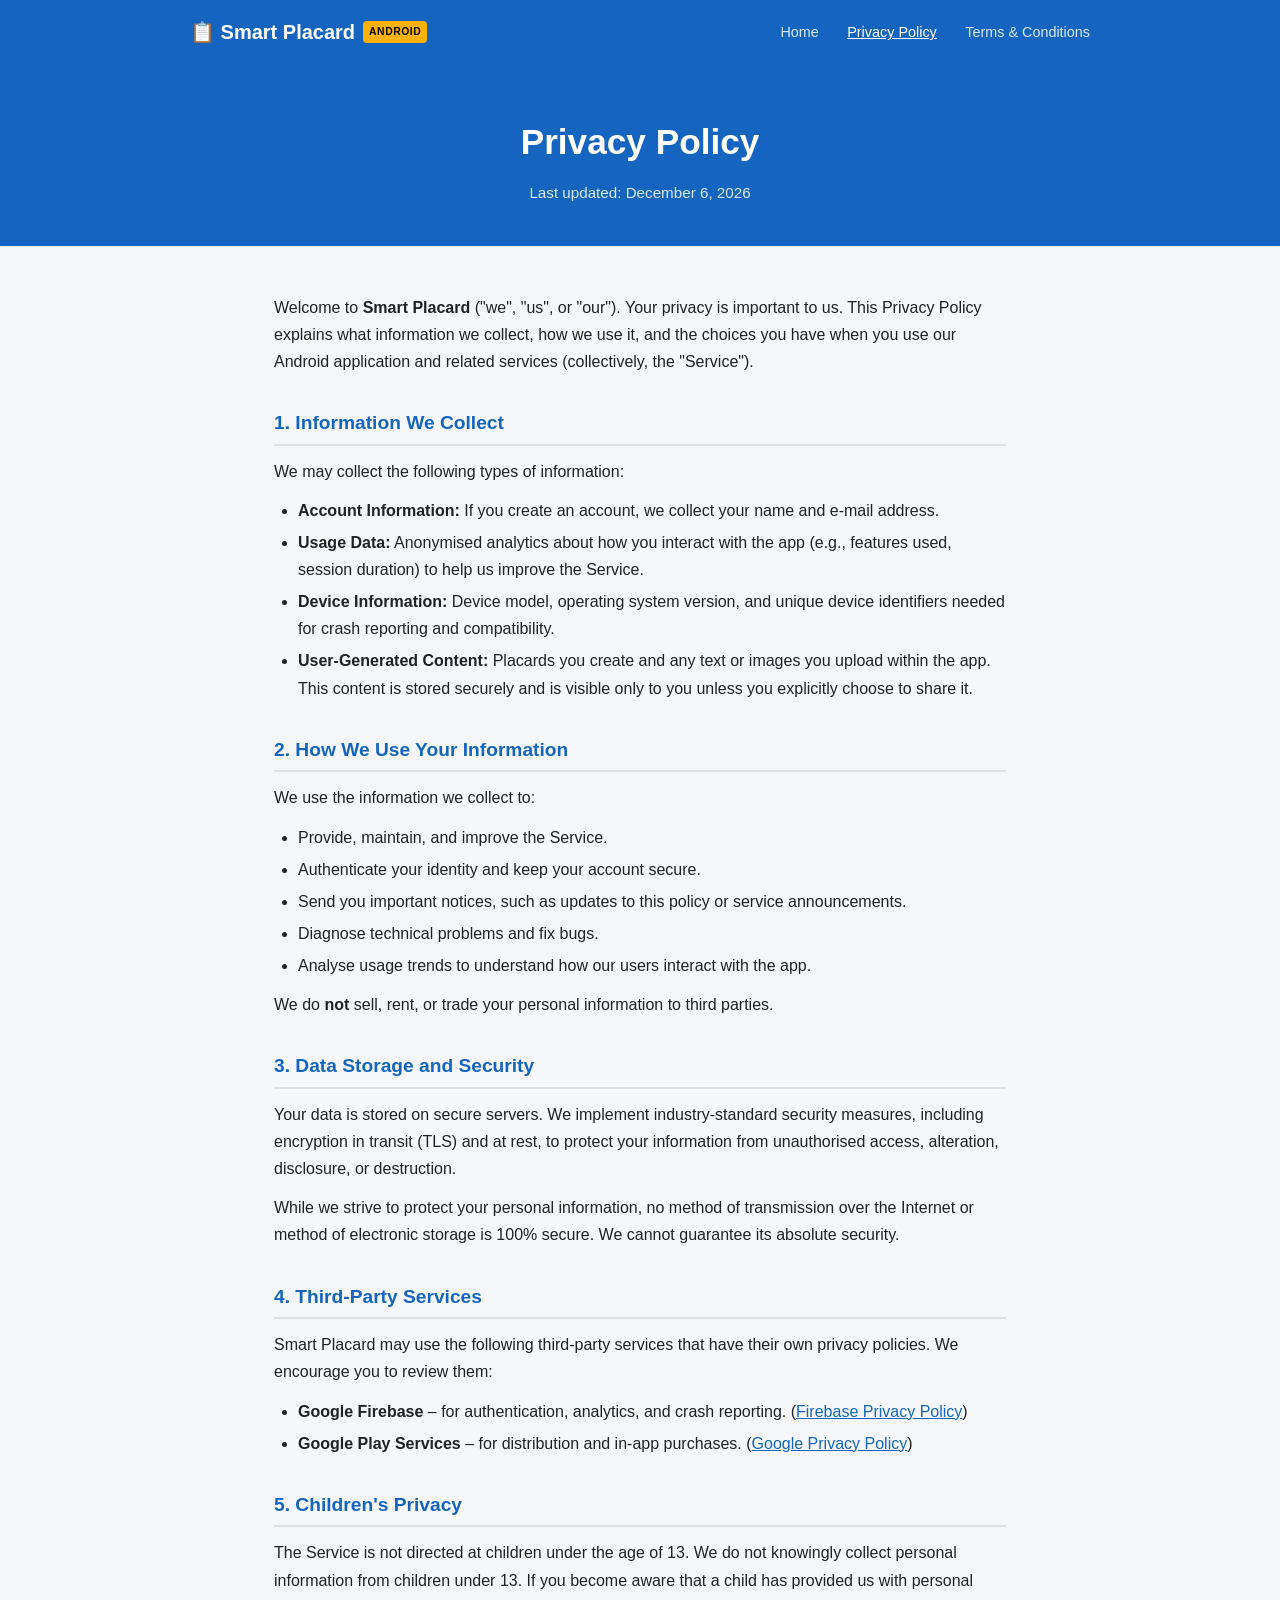
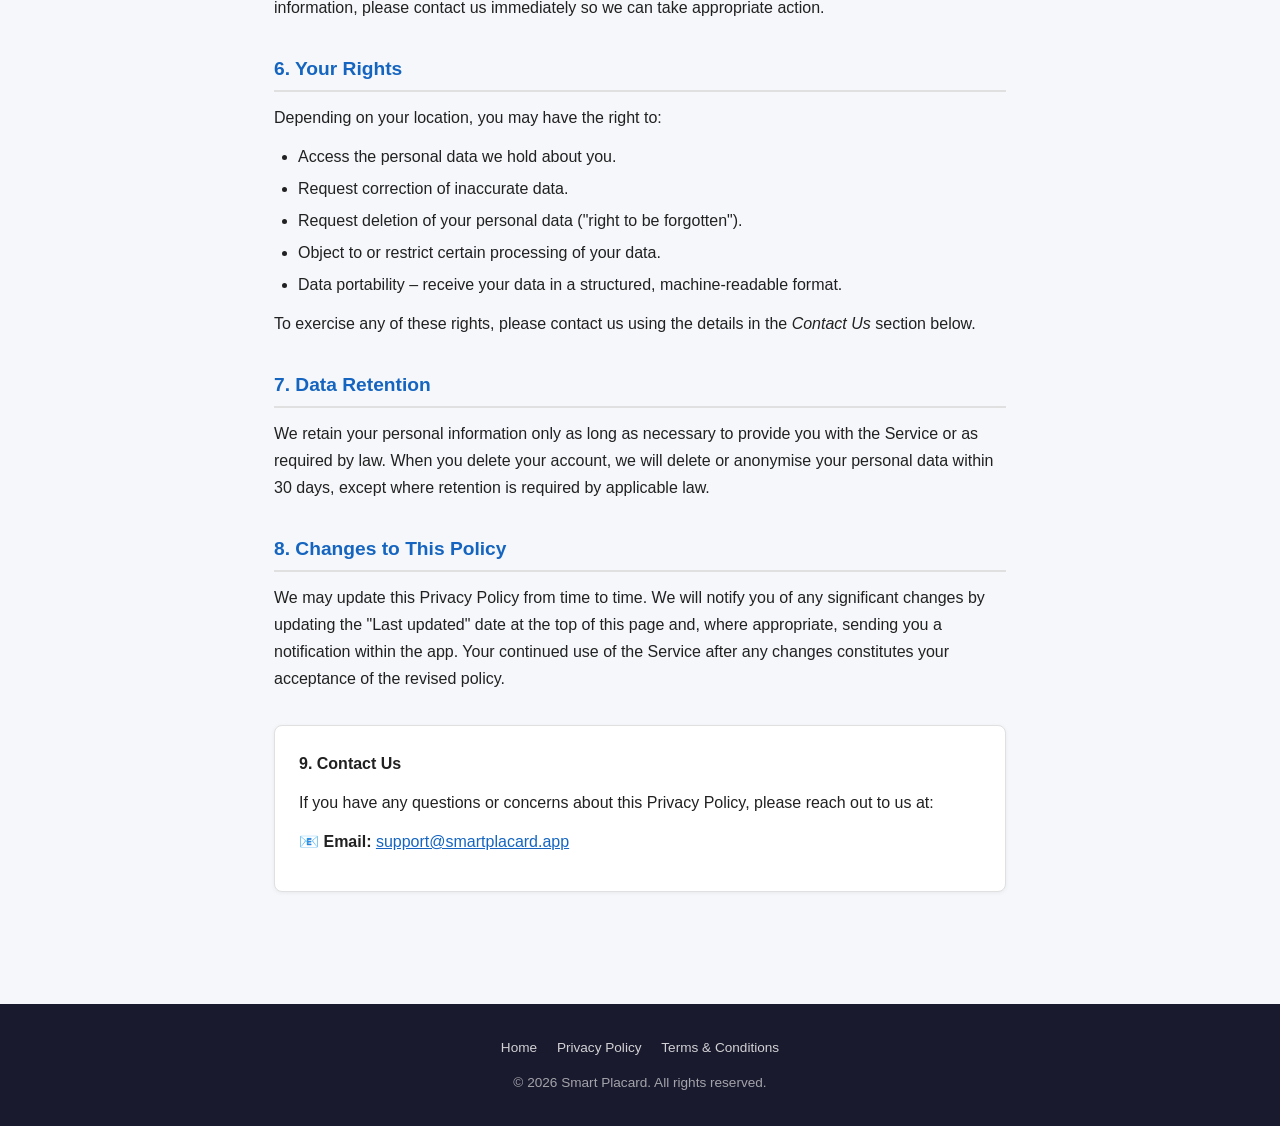
==== privacy.html @ f0a832b3 "Add GitHub Pages: index, privacy policy, terms & conditions, shared CSS Agent-Logs-Url: https://gith" ====
<!DOCTYPE html>
<html lang="en">
<head>
  <meta charset="UTF-8" />
  <meta name="viewport" content="width=device-width, initial-scale=1.0" />
  <meta name="description" content="Smart Placard Privacy Policy – learn how we collect, use, and protect your data." />
  <title>Privacy Policy – Smart Placard</title>
  <link rel="stylesheet" href="style.css" />
</head>
<body>

  <header>
    <div class="header-inner">
      <a href="index.html" class="logo">
        📋 Smart Placard <span class="badge">Android</span>
      </a>
      <nav>
        <a href="index.html">Home</a>
        <a href="privacy.html" class="active">Privacy Policy</a>
        <a href="terms.html">Terms &amp; Conditions</a>
      </nav>
    </div>
  </header>

  <div class="page-hero">
    <h1>Privacy Policy</h1>
    <p>Last updated: <span id="last-updated"></span></p>
  </div>

  <div class="legal-content">

    <p>
      Welcome to <strong>Smart Placard</strong> ("we", "us", or "our"). Your privacy is important to us.
      This Privacy Policy explains what information we collect, how we use it, and the choices you have
      when you use our Android application and related services (collectively, the "Service").
    </p>

    <h2>1. Information We Collect</h2>
    <p>We may collect the following types of information:</p>
    <ul>
      <li>
        <strong>Account Information:</strong> If you create an account, we collect your name and
        e-mail address.
      </li>
      <li>
        <strong>Usage Data:</strong> Anonymised analytics about how you interact with the app
        (e.g., features used, session duration) to help us improve the Service.
      </li>
      <li>
        <strong>Device Information:</strong> Device model, operating system version, and unique
        device identifiers needed for crash reporting and compatibility.
      </li>
      <li>
        <strong>User-Generated Content:</strong> Placards you create and any text or images you
        upload within the app. This content is stored securely and is visible only to you unless
        you explicitly choose to share it.
      </li>
    </ul>

    <h2>2. How We Use Your Information</h2>
    <p>We use the information we collect to:</p>
    <ul>
      <li>Provide, maintain, and improve the Service.</li>
      <li>Authenticate your identity and keep your account secure.</li>
      <li>Send you important notices, such as updates to this policy or service announcements.</li>
      <li>Diagnose technical problems and fix bugs.</li>
      <li>Analyse usage trends to understand how our users interact with the app.</li>
    </ul>
    <p>We do <strong>not</strong> sell, rent, or trade your personal information to third parties.</p>

    <h2>3. Data Storage and Security</h2>
    <p>
      Your data is stored on secure servers. We implement industry-standard security measures,
      including encryption in transit (TLS) and at rest, to protect your information from
      unauthorised access, alteration, disclosure, or destruction.
    </p>
    <p>
      While we strive to protect your personal information, no method of transmission over the
      Internet or method of electronic storage is 100% secure. We cannot guarantee its absolute
      security.
    </p>

    <h2>4. Third-Party Services</h2>
    <p>
      Smart Placard may use the following third-party services that have their own privacy policies.
      We encourage you to review them:
    </p>
    <ul>
      <li>
        <strong>Google Firebase</strong> – for authentication, analytics, and crash reporting.
        (<a href="https://firebase.google.com/support/privacy" target="_blank" rel="noopener noreferrer">Firebase Privacy Policy</a>)
      </li>
      <li>
        <strong>Google Play Services</strong> – for distribution and in-app purchases.
        (<a href="https://policies.google.com/privacy" target="_blank" rel="noopener noreferrer">Google Privacy Policy</a>)
      </li>
    </ul>

    <h2>5. Children's Privacy</h2>
    <p>
      The Service is not directed at children under the age of 13. We do not knowingly collect
      personal information from children under 13. If you become aware that a child has provided
      us with personal information, please contact us immediately so we can take appropriate action.
    </p>

    <h2>6. Your Rights</h2>
    <p>Depending on your location, you may have the right to:</p>
    <ul>
      <li>Access the personal data we hold about you.</li>
      <li>Request correction of inaccurate data.</li>
      <li>Request deletion of your personal data ("right to be forgotten").</li>
      <li>Object to or restrict certain processing of your data.</li>
      <li>Data portability – receive your data in a structured, machine-readable format.</li>
    </ul>
    <p>
      To exercise any of these rights, please contact us using the details in the
      <em>Contact Us</em> section below.
    </p>

    <h2>7. Data Retention</h2>
    <p>
      We retain your personal information only as long as necessary to provide you with the Service
      or as required by law. When you delete your account, we will delete or anonymise your
      personal data within 30 days, except where retention is required by applicable law.
    </p>

    <h2>8. Changes to This Policy</h2>
    <p>
      We may update this Privacy Policy from time to time. We will notify you of any significant
      changes by updating the "Last updated" date at the top of this page and, where appropriate,
      sending you a notification within the app. Your continued use of the Service after any changes
      constitutes your acceptance of the revised policy.
    </p>

    <div class="contact-box">
      <h3>9. Contact Us</h3>
      <p>
        If you have any questions or concerns about this Privacy Policy, please reach out to us at:
      </p>
      <p>
        📧 <strong>Email:</strong>
        <a href="mailto:support@smartplacard.app">support@smartplacard.app</a>
      </p>
    </div>

  </div>

  <footer>
    <div class="footer-links">
      <a href="index.html">Home</a>
      <a href="privacy.html">Privacy Policy</a>
      <a href="terms.html">Terms &amp; Conditions</a>
    </div>
    <p>&copy; <span id="year"></span> Smart Placard. All rights reserved.</p>
  </footer>

  <script>
    document.getElementById('year').textContent = new Date().getFullYear();
    // Format today's date as "Month DD, YYYY"
    document.getElementById('last-updated').textContent =
      new Date().toLocaleDateString('en-US', { year: 'numeric', month: 'long', day: 'numeric' });
  </script>

</body>
</html>
---- style.css ----
/* Smart Placard – shared styles */

*, *::before, *::after {
  box-sizing: border-box;
  margin: 0;
  padding: 0;
}

:root {
  --primary: #1565C0;
  --primary-dark: #0D47A1;
  --accent: #FFB300;
  --bg: #F5F7FA;
  --surface: #FFFFFF;
  --text: #212121;
  --text-secondary: #616161;
  --border: #E0E0E0;
  --radius: 8px;
}

body {
  font-family: -apple-system, BlinkMacSystemFont, "Segoe UI", Roboto, Helvetica, Arial, sans-serif;
  background: var(--bg);
  color: var(--text);
  line-height: 1.7;
}

/* ── Header ─────────────────────────────── */
header {
  background: var(--primary);
  color: #fff;
  padding: 0 1.5rem;
}

.header-inner {
  max-width: 900px;
  margin: 0 auto;
  display: flex;
  align-items: center;
  justify-content: space-between;
  height: 64px;
}

.logo {
  font-size: 1.25rem;
  font-weight: 700;
  color: #fff;
  text-decoration: none;
  display: flex;
  align-items: center;
  gap: 0.5rem;
}

.logo span.badge {
  background: var(--accent);
  color: #000;
  font-size: 0.65rem;
  font-weight: 800;
  padding: 2px 6px;
  border-radius: 4px;
  letter-spacing: 0.05em;
  text-transform: uppercase;
}

nav a {
  color: rgba(255,255,255,0.85);
  text-decoration: none;
  font-size: 0.9rem;
  margin-left: 1.5rem;
  transition: color 0.2s;
}

nav a:hover,
nav a.active {
  color: #fff;
  text-decoration: underline;
}

/* ── Hero (index only) ───────────────────── */
.hero {
  background: linear-gradient(135deg, var(--primary-dark) 0%, var(--primary) 100%);
  color: #fff;
  text-align: center;
  padding: 5rem 1.5rem 4rem;
}

.hero h1 {
  font-size: clamp(2rem, 5vw, 3rem);
  font-weight: 800;
  margin-bottom: 1rem;
}

.hero p {
  font-size: 1.15rem;
  opacity: 0.9;
  max-width: 560px;
  margin: 0 auto 2rem;
}

.btn {
  display: inline-block;
  padding: 0.75rem 2rem;
  border-radius: var(--radius);
  font-weight: 700;
  font-size: 1rem;
  text-decoration: none;
  transition: opacity 0.2s, transform 0.1s;
}

.btn:active { transform: scale(0.97); }

.btn-primary {
  background: var(--accent);
  color: #000;
}

.btn-outline {
  background: transparent;
  color: #fff;
  border: 2px solid rgba(255,255,255,0.6);
  margin-left: 1rem;
}

.btn-primary:hover, .btn-outline:hover { opacity: 0.88; }

/* ── Features section ───────────────────── */
.section {
  padding: 4rem 1.5rem;
}

.section-inner {
  max-width: 900px;
  margin: 0 auto;
}

.section h2 {
  font-size: 1.6rem;
  font-weight: 700;
  margin-bottom: 2rem;
  text-align: center;
}

.features-grid {
  display: grid;
  grid-template-columns: repeat(auto-fit, minmax(220px, 1fr));
  gap: 1.5rem;
}

.feature-card {
  background: var(--surface);
  border: 1px solid var(--border);
  border-radius: var(--radius);
  padding: 1.75rem 1.5rem;
  text-align: center;
  box-shadow: 0 1px 4px rgba(0,0,0,0.06);
}

.feature-card .icon {
  font-size: 2.5rem;
  margin-bottom: 0.75rem;
  display: block;
}

.feature-card h3 {
  font-size: 1rem;
  font-weight: 700;
  margin-bottom: 0.4rem;
}

.feature-card p {
  font-size: 0.9rem;
  color: var(--text-secondary);
}

/* ── Legal pages ────────────────────────── */
.page-hero {
  background: var(--primary);
  color: #fff;
  padding: 3rem 1.5rem 2.5rem;
  text-align: center;
}

.page-hero h1 {
  font-size: clamp(1.6rem, 4vw, 2.2rem);
  font-weight: 800;
  margin-bottom: 0.5rem;
}

.page-hero p {
  opacity: 0.85;
  font-size: 0.95rem;
}

.legal-content {
  max-width: 780px;
  margin: 3rem auto;
  padding: 0 1.5rem 4rem;
}

.legal-content h2 {
  font-size: 1.2rem;
  font-weight: 700;
  color: var(--primary);
  margin: 2rem 0 0.5rem;
  padding-bottom: 0.25rem;
  border-bottom: 2px solid var(--border);
}

.legal-content p {
  margin: 0.75rem 0;
  color: var(--text);
}

.legal-content ul {
  margin: 0.5rem 0 0.75rem 1.5rem;
  color: var(--text);
}

.legal-content ul li {
  margin: 0.3rem 0;
}

.legal-content a {
  color: var(--primary);
}

.contact-box {
  background: var(--surface);
  border: 1px solid var(--border);
  border-radius: var(--radius);
  padding: 1.5rem;
  margin-top: 2rem;
  box-shadow: 0 1px 4px rgba(0,0,0,0.06);
}

.contact-box h3 {
  font-size: 1rem;
  font-weight: 700;
  margin-bottom: 0.4rem;
}

/* ── Footer ─────────────────────────────── */
footer {
  background: #1A1A2E;
  color: rgba(255,255,255,0.6);
  text-align: center;
  padding: 2rem 1.5rem;
  font-size: 0.85rem;
}

footer a {
  color: rgba(255,255,255,0.8);
  text-decoration: none;
  margin: 0 0.5rem;
}

footer a:hover { color: #fff; }

.footer-links {
  margin-bottom: 0.75rem;
}
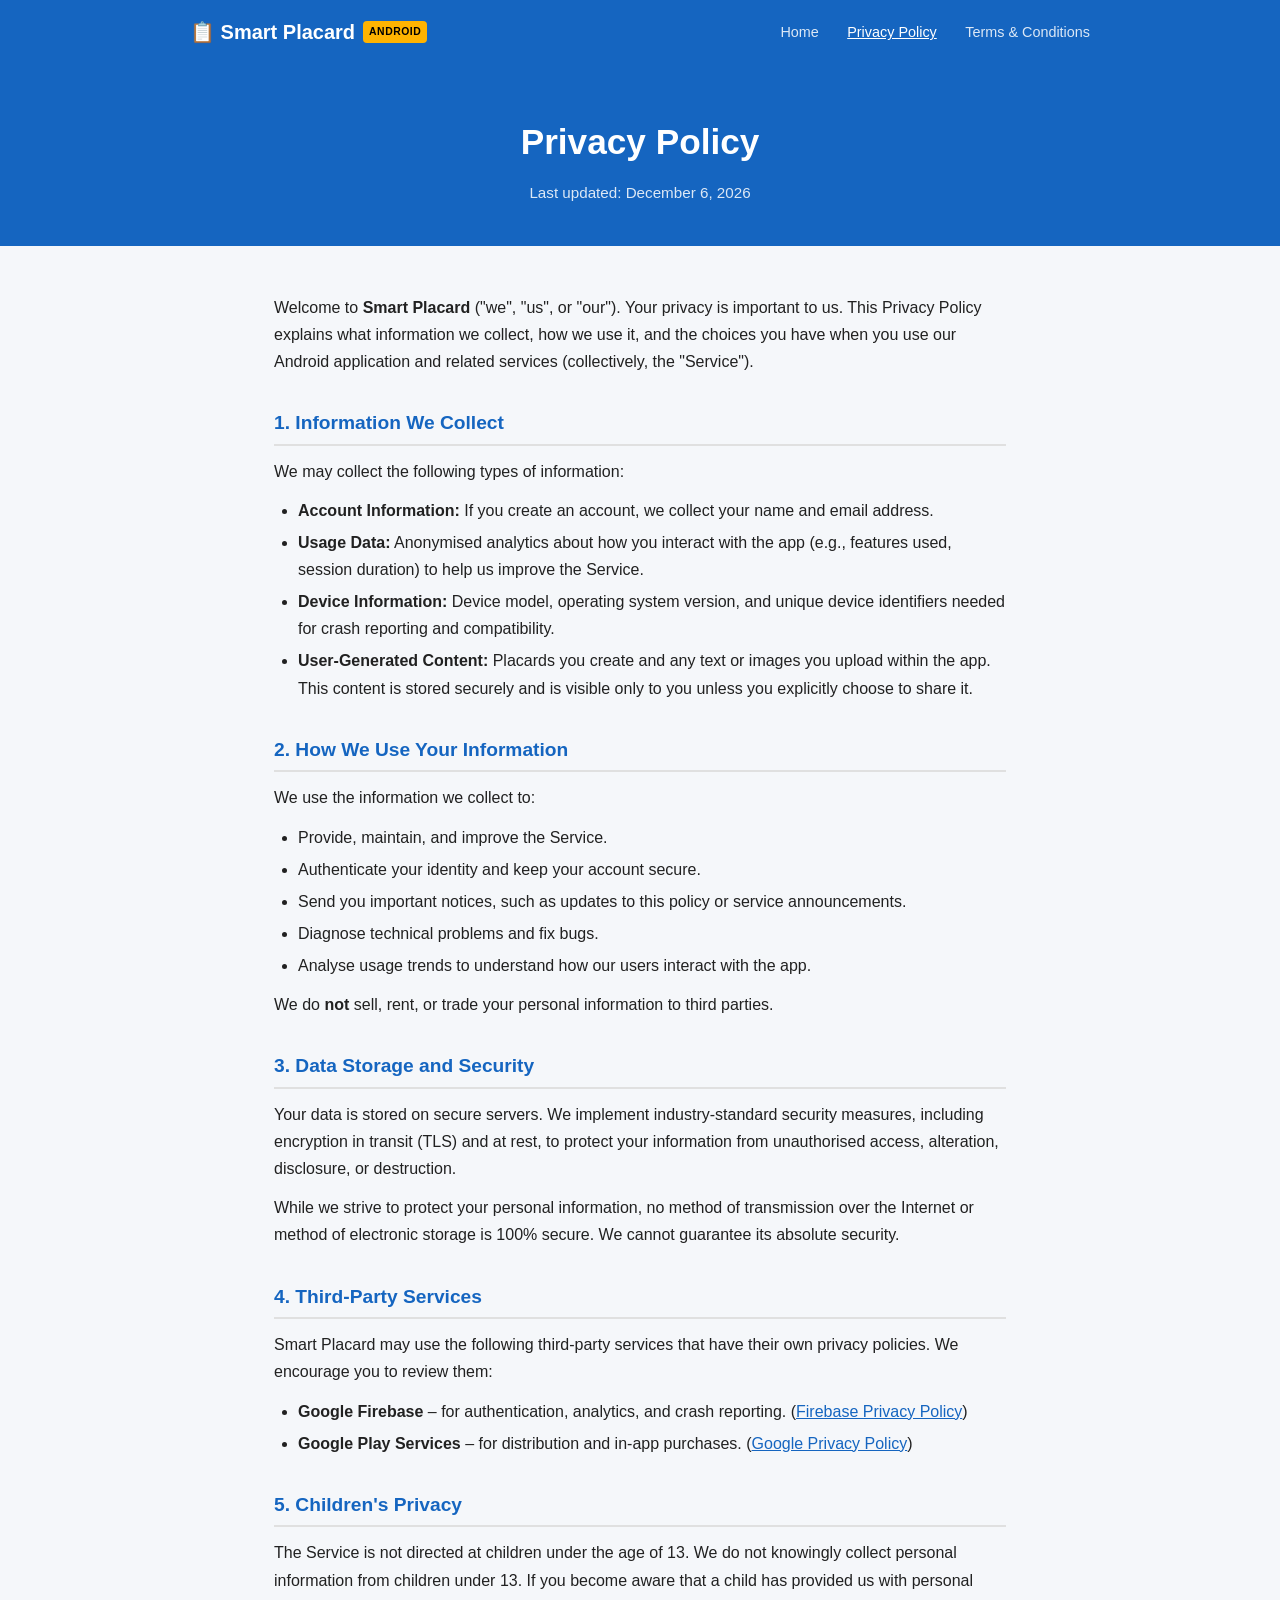
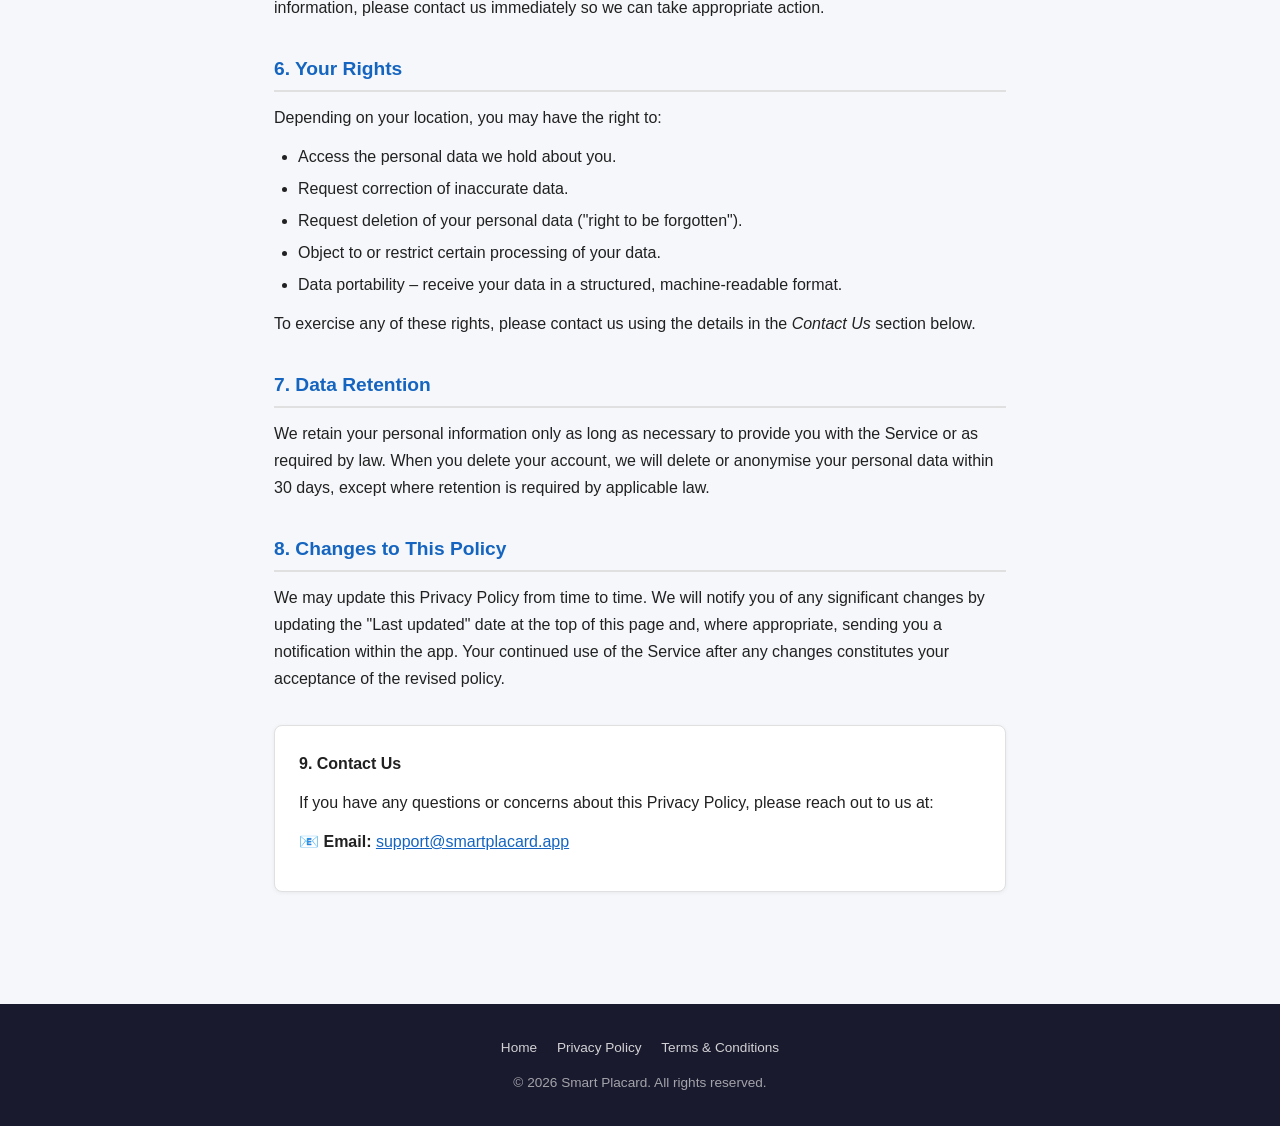
==== commit b94cff9c: "Fix spelling: e-mail -> email in privacy.html Agent-Logs-Url: https://github.com/kounelios13/smart-p" ====
--- a/privacy.html
+++ b/privacy.html
@@ -40,7 +40,7 @@
     <ul>
       <li>
         <strong>Account Information:</strong> If you create an account, we collect your name and
-        e-mail address.
+        email address.
       </li>
       <li>
         <strong>Usage Data:</strong> Anonymised analytics about how you interact with the app
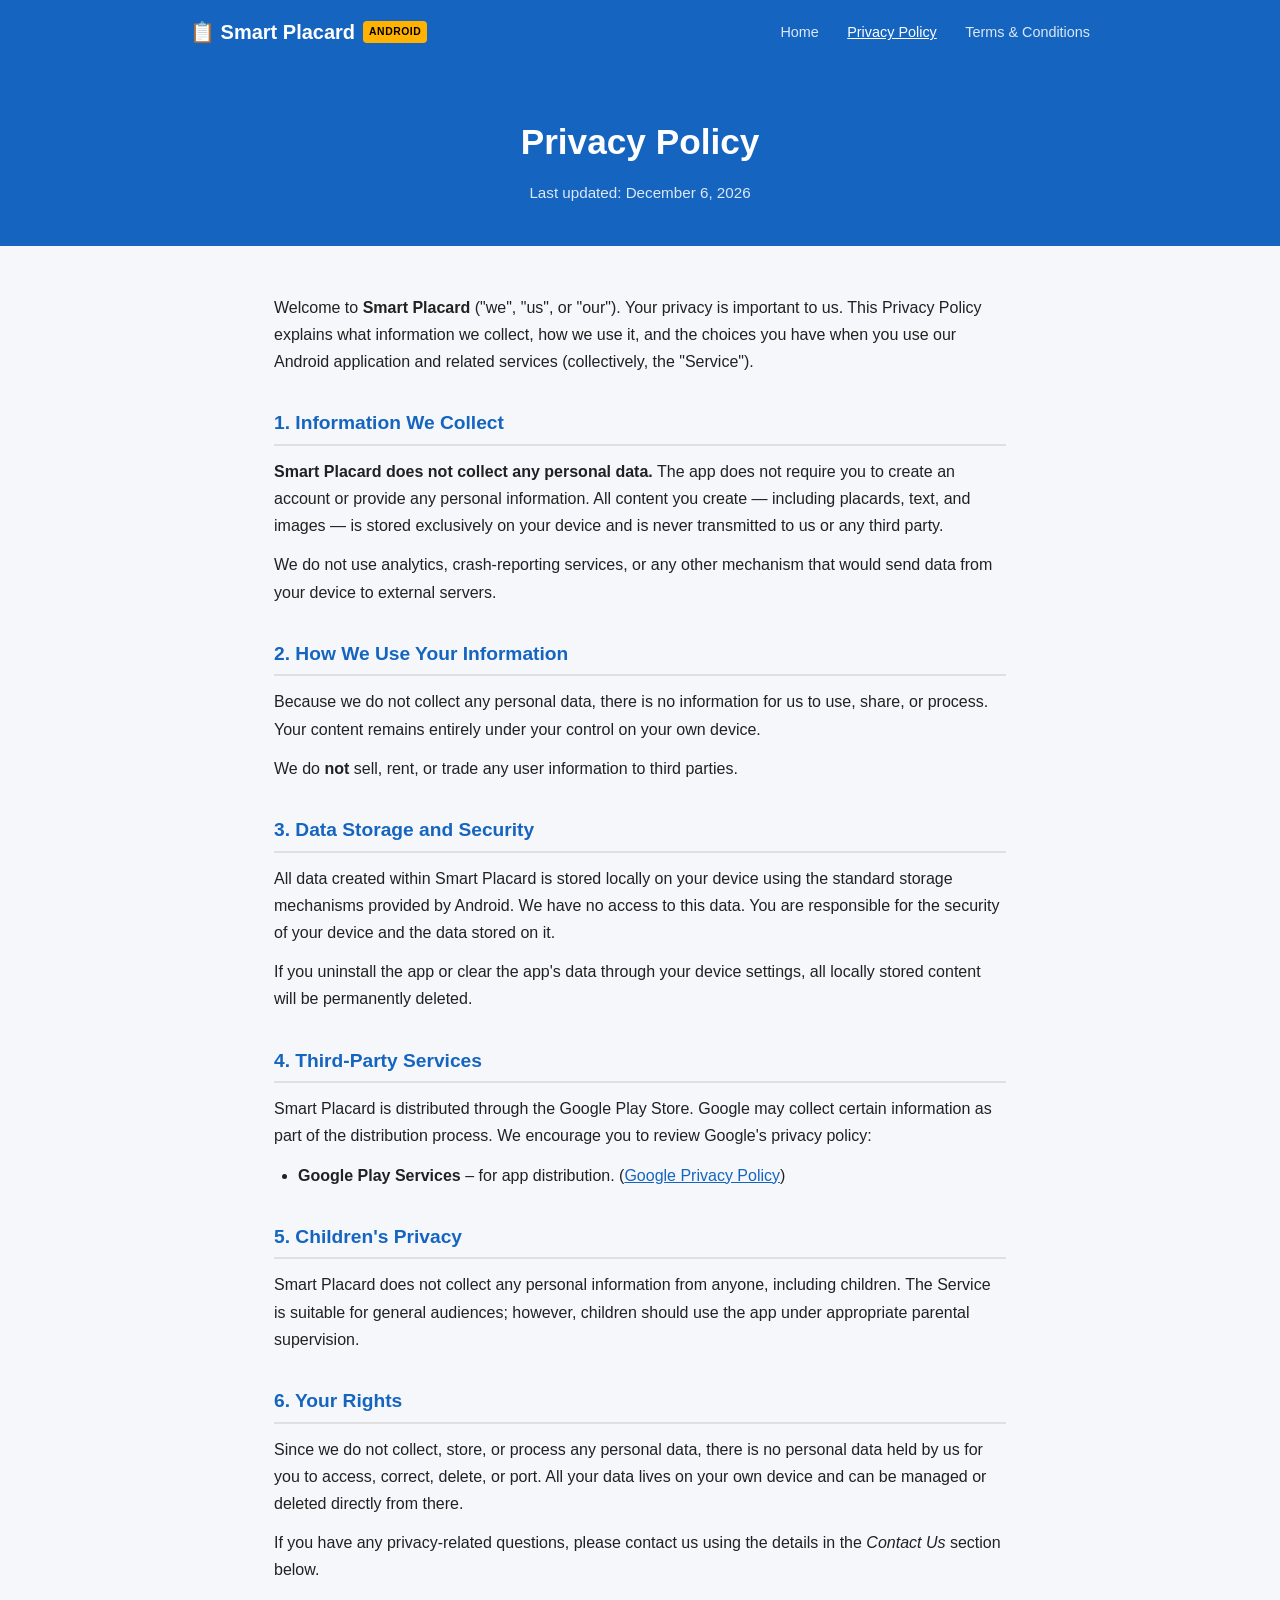
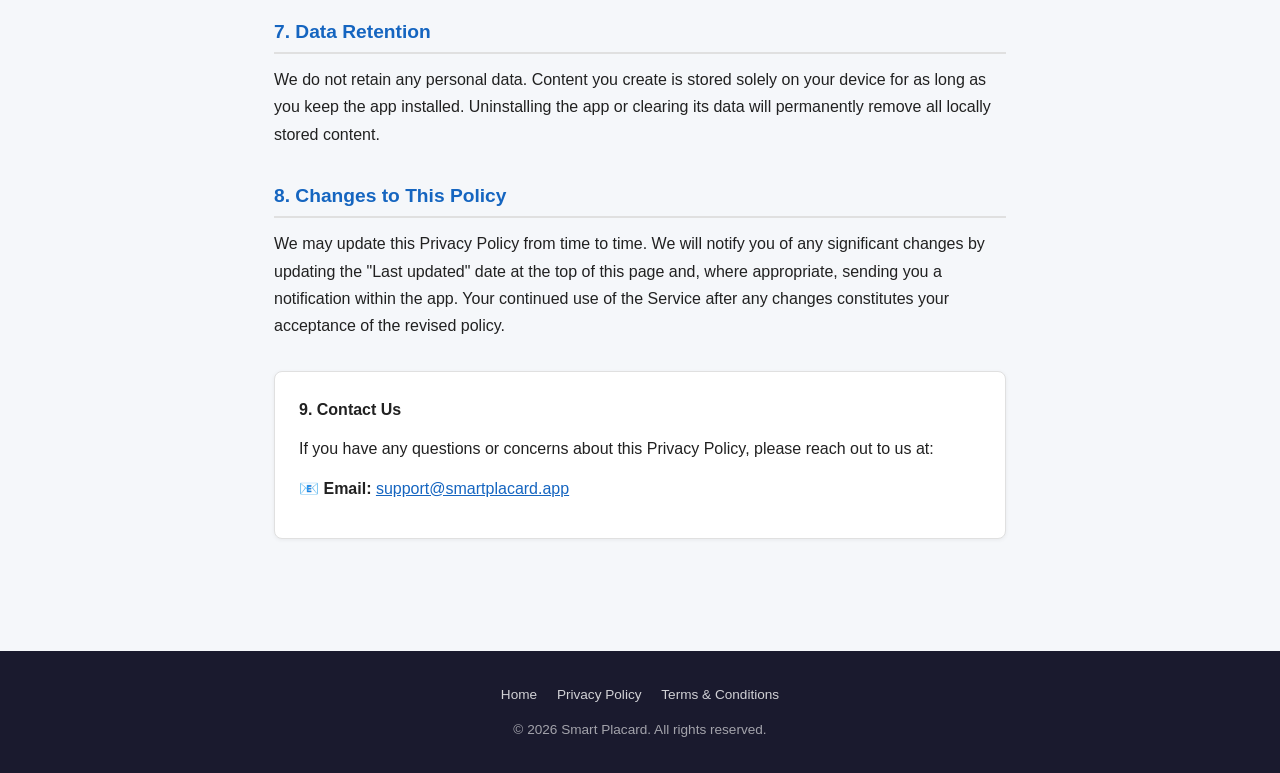
==== commit 2a4e37f0: "docs: update privacy policy and terms to reflect no-account, device-only app Agent-Logs-Url: https:/" ====
--- a/privacy.html
+++ b/privacy.html
@@ -36,92 +36,71 @@
     </p>
 
     <h2>1. Information We Collect</h2>
-    <p>We may collect the following types of information:</p>
-    <ul>
-      <li>
-        <strong>Account Information:</strong> If you create an account, we collect your name and
-        email address.
-      </li>
-      <li>
-        <strong>Usage Data:</strong> Anonymised analytics about how you interact with the app
-        (e.g., features used, session duration) to help us improve the Service.
-      </li>
-      <li>
-        <strong>Device Information:</strong> Device model, operating system version, and unique
-        device identifiers needed for crash reporting and compatibility.
-      </li>
-      <li>
-        <strong>User-Generated Content:</strong> Placards you create and any text or images you
-        upload within the app. This content is stored securely and is visible only to you unless
-        you explicitly choose to share it.
-      </li>
-    </ul>
+    <p>
+      <strong>Smart Placard does not collect any personal data.</strong> The app does not require
+      you to create an account or provide any personal information. All content you create —
+      including placards, text, and images — is stored exclusively on your device and is never
+      transmitted to us or any third party.
+    </p>
+    <p>
+      We do not use analytics, crash-reporting services, or any other mechanism that would send
+      data from your device to external servers.
+    </p>
 
     <h2>2. How We Use Your Information</h2>
-    <p>We use the information we collect to:</p>
-    <ul>
-      <li>Provide, maintain, and improve the Service.</li>
-      <li>Authenticate your identity and keep your account secure.</li>
-      <li>Send you important notices, such as updates to this policy or service announcements.</li>
-      <li>Diagnose technical problems and fix bugs.</li>
-      <li>Analyse usage trends to understand how our users interact with the app.</li>
-    </ul>
-    <p>We do <strong>not</strong> sell, rent, or trade your personal information to third parties.</p>
+    <p>
+      Because we do not collect any personal data, there is no information for us to use, share,
+      or process. Your content remains entirely under your control on your own device.
+    </p>
+    <p>We do <strong>not</strong> sell, rent, or trade any user information to third parties.</p>
 
     <h2>3. Data Storage and Security</h2>
     <p>
-      Your data is stored on secure servers. We implement industry-standard security measures,
-      including encryption in transit (TLS) and at rest, to protect your information from
-      unauthorised access, alteration, disclosure, or destruction.
+      All data created within Smart Placard is stored locally on your device using the standard
+      storage mechanisms provided by Android. We have no access to this data. You are responsible
+      for the security of your device and the data stored on it.
     </p>
     <p>
-      While we strive to protect your personal information, no method of transmission over the
-      Internet or method of electronic storage is 100% secure. We cannot guarantee its absolute
-      security.
+      If you uninstall the app or clear the app's data through your device settings, all locally
+      stored content will be permanently deleted.
     </p>
 
     <h2>4. Third-Party Services</h2>
     <p>
-      Smart Placard may use the following third-party services that have their own privacy policies.
-      We encourage you to review them:
+      Smart Placard is distributed through the Google Play Store. Google may collect certain
+      information as part of the distribution process. We encourage you to review Google's privacy
+      policy:
     </p>
     <ul>
       <li>
-        <strong>Google Firebase</strong> – for authentication, analytics, and crash reporting.
-        (<a href="https://firebase.google.com/support/privacy" target="_blank" rel="noopener noreferrer">Firebase Privacy Policy</a>)
-      </li>
-      <li>
-        <strong>Google Play Services</strong> – for distribution and in-app purchases.
+        <strong>Google Play Services</strong> – for app distribution.
         (<a href="https://policies.google.com/privacy" target="_blank" rel="noopener noreferrer">Google Privacy Policy</a>)
       </li>
     </ul>
 
     <h2>5. Children's Privacy</h2>
     <p>
-      The Service is not directed at children under the age of 13. We do not knowingly collect
-      personal information from children under 13. If you become aware that a child has provided
-      us with personal information, please contact us immediately so we can take appropriate action.
+      Smart Placard does not collect any personal information from anyone, including children.
+      The Service is suitable for general audiences; however, children should use the app under
+      appropriate parental supervision.
     </p>
 
     <h2>6. Your Rights</h2>
-    <p>Depending on your location, you may have the right to:</p>
-    <ul>
-      <li>Access the personal data we hold about you.</li>
-      <li>Request correction of inaccurate data.</li>
-      <li>Request deletion of your personal data ("right to be forgotten").</li>
-      <li>Object to or restrict certain processing of your data.</li>
-      <li>Data portability – receive your data in a structured, machine-readable format.</li>
-    </ul>
     <p>
-      To exercise any of these rights, please contact us using the details in the
+      Since we do not collect, store, or process any personal data, there is no personal data held
+      by us for you to access, correct, delete, or port. All your data lives on your own device and
+      can be managed or deleted directly from there.
+    </p>
+    <p>
+      If you have any privacy-related questions, please contact us using the details in the
       <em>Contact Us</em> section below.
     </p>
 
     <h2>7. Data Retention</h2>
     <p>
-      We retain your personal information only as long as necessary to provide you with the Service
-      or as required by law. When you delete your account, we will delete or anonymise your
-      personal data within 30 days, except where retention is required by applicable law.
+      We do not retain any personal data. Content you create is stored solely on your device for
+      as long as you keep the app installed. Uninstalling the app or clearing its data will
+      permanently remove all locally stored content.
     </p>
 
     <h2>8. Changes to This Policy</h2>
